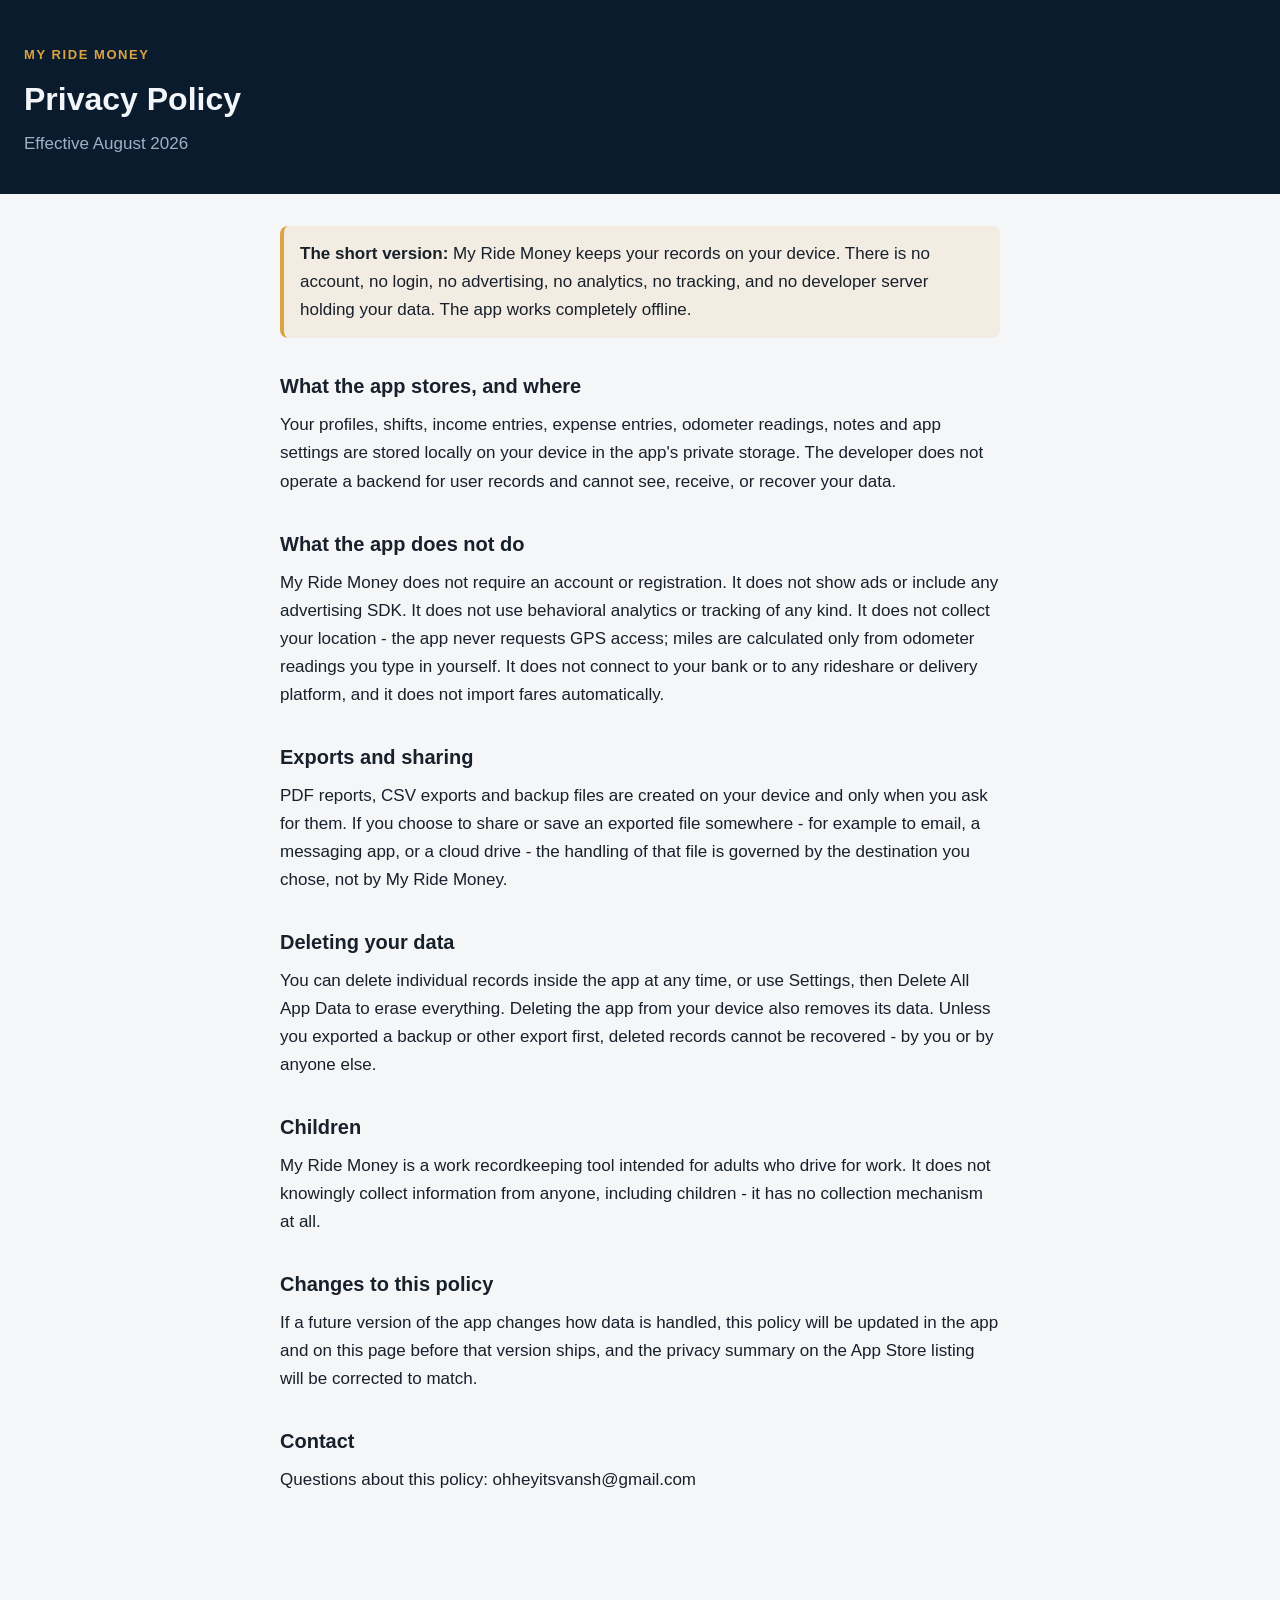
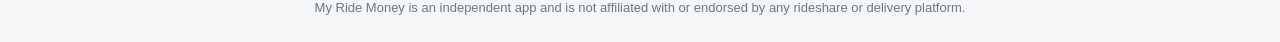
==== privacy.html @ 9635892f "Add privacy policy page for My Ride Money This file contains the privacy policy for the My Ride Mone" ====
<!DOCTYPE html>
<html lang="en">
<head>
<meta charset="utf-8">
<meta name="viewport" content="width=device-width, initial-scale=1">
<title>Privacy Policy - My Ride Money</title>
<style>
:root { color-scheme: light dark; }
body { margin: 0; font: 17px/1.65 -apple-system, BlinkMacSystemFont, "Segoe UI", Roboto, sans-serif; background: #f5f6f8; color: #17202b; }
@media (prefers-color-scheme: dark) { body { background: #0a1220; color: #f2f5f9; } }
header { background: #0b1b2e; color: #f2f5f9; padding: 44px 24px 36px; }
header .brand { color: #d9a441; font-weight: 700; letter-spacing: .12em; text-transform: uppercase; font-size: 13px; }
header h1 { margin: 8px 0 4px; font-size: 32px; }
header p { margin: 0; color: #9fb0c4; }
main { max-width: 720px; margin: 0 auto; padding: 32px 24px 64px; }
h2 { font-size: 20px; margin: 32px 0 8px; }
p { margin: 0 0 14px; }
.callout { background: rgba(217,164,65,.12); border-left: 4px solid #d9a441; padding: 14px 16px; border-radius: 8px; }
footer { text-align: center; font-size: 13px; color: #6b7885; padding: 24px; }
</style>
</head>
<body>
<header>
<div class="brand">My Ride Money</div>
<h1>Privacy Policy</h1>
<p>Effective August 2026</p>
</header>
<main>
<p class="callout"><strong>The short version:</strong> My Ride Money keeps your records on your device. There is no account, no login, no advertising, no analytics, no tracking, and no developer server holding your data. The app works completely offline.</p>
<h2>What the app stores, and where</h2>
<p>Your profiles, shifts, income entries, expense entries, odometer readings, notes and app settings are stored locally on your device in the app's private storage. The developer does not operate a backend for user records and cannot see, receive, or recover your data.</p>
<h2>What the app does not do</h2>
<p>My Ride Money does not require an account or registration. It does not show ads or include any advertising SDK. It does not use behavioral analytics or tracking of any kind. It does not collect your location - the app never requests GPS access; miles are calculated only from odometer readings you type in yourself. It does not connect to your bank or to any rideshare or delivery platform, and it does not import fares automatically.</p>
<h2>Exports and sharing</h2>
<p>PDF reports, CSV exports and backup files are created on your device and only when you ask for them. If you choose to share or save an exported file somewhere - for example to email, a messaging app, or a cloud drive - the handling of that file is governed by the destination you chose, not by My Ride Money.</p>
<h2>Deleting your data</h2>
<p>You can delete individual records inside the app at any time, or use Settings, then Delete All App Data to erase everything. Deleting the app from your device also removes its data. Unless you exported a backup or other export first, deleted records cannot be recovered - by you or by anyone else.</p>
<h2>Children</h2>
<p>My Ride Money is a work recordkeeping tool intended for adults who drive for work. It does not knowingly collect information from anyone, including children - it has no collection mechanism at all.</p>
<h2>Changes to this policy</h2>
<p>If a future version of the app changes how data is handled, this policy will be updated in the app and on this page before that version ships, and the privacy summary on the App Store listing will be corrected to match.</p>
<h2>Contact</h2>
<p>Questions about this policy: ohheyitsvansh@gmail.com</p>
</main>
<footer>My Ride Money is an independent app and is not affiliated with or endorsed by any rideshare or delivery platform.</footer>
</body>
</html>
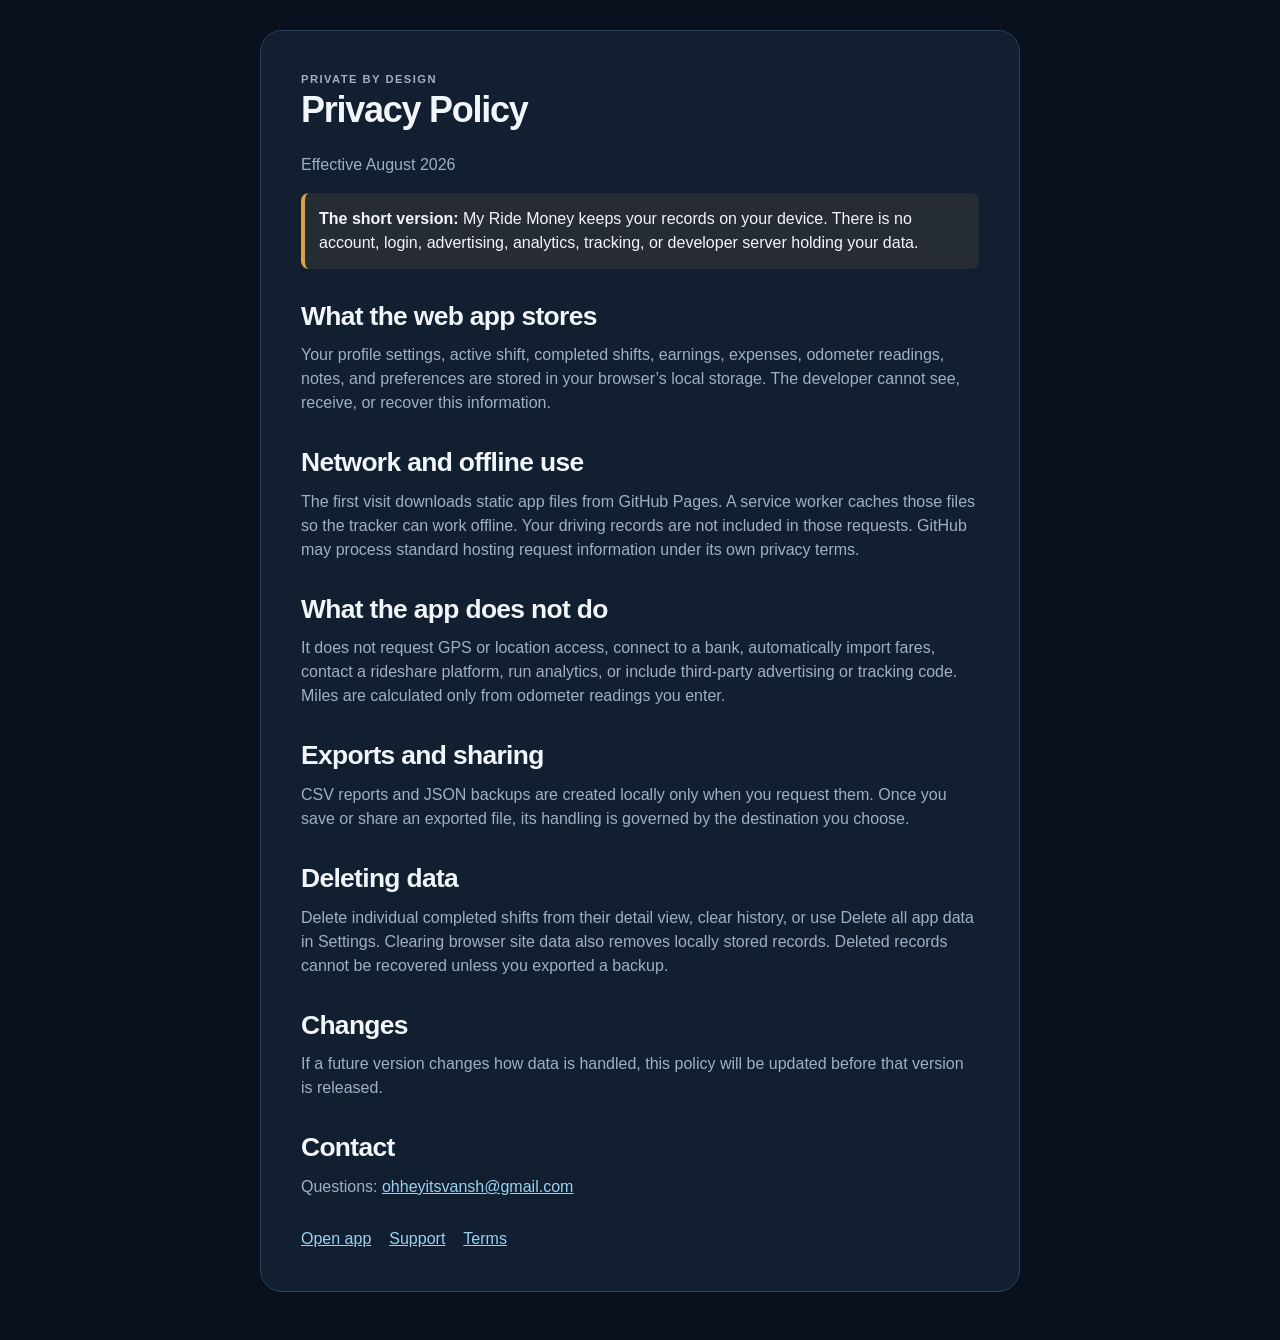
==== commit 1049903e: "Build offline My Ride Money PWA" ====
--- a/privacy.html
+++ b/privacy.html
@@ -1,47 +1,22 @@
-<!DOCTYPE html>
+<!doctype html>
 <html lang="en">
-<head>
-<meta charset="utf-8">
-<meta name="viewport" content="width=device-width, initial-scale=1">
-<title>Privacy Policy - My Ride Money</title>
-<style>
-:root { color-scheme: light dark; }
-body { margin: 0; font: 17px/1.65 -apple-system, BlinkMacSystemFont, "Segoe UI", Roboto, sans-serif; background: #f5f6f8; color: #17202b; }
-@media (prefers-color-scheme: dark) { body { background: #0a1220; color: #f2f5f9; } }
-header { background: #0b1b2e; color: #f2f5f9; padding: 44px 24px 36px; }
-header .brand { color: #d9a441; font-weight: 700; letter-spacing: .12em; text-transform: uppercase; font-size: 13px; }
-header h1 { margin: 8px 0 4px; font-size: 32px; }
-header p { margin: 0; color: #9fb0c4; }
-main { max-width: 720px; margin: 0 auto; padding: 32px 24px 64px; }
-h2 { font-size: 20px; margin: 32px 0 8px; }
-p { margin: 0 0 14px; }
-.callout { background: rgba(217,164,65,.12); border-left: 4px solid #d9a441; padding: 14px 16px; border-radius: 8px; }
-footer { text-align: center; font-size: 13px; color: #6b7885; padding: 24px; }
-</style>
-</head>
-<body>
-<header>
-<div class="brand">My Ride Money</div>
-<h1>Privacy Policy</h1>
-<p>Effective August 2026</p>
-</header>
-<main>
-<p class="callout"><strong>The short version:</strong> My Ride Money keeps your records on your device. There is no account, no login, no advertising, no analytics, no tracking, and no developer server holding your data. The app works completely offline.</p>
-<h2>What the app stores, and where</h2>
-<p>Your profiles, shifts, income entries, expense entries, odometer readings, notes and app settings are stored locally on your device in the app's private storage. The developer does not operate a backend for user records and cannot see, receive, or recover your data.</p>
-<h2>What the app does not do</h2>
-<p>My Ride Money does not require an account or registration. It does not show ads or include any advertising SDK. It does not use behavioral analytics or tracking of any kind. It does not collect your location - the app never requests GPS access; miles are calculated only from odometer readings you type in yourself. It does not connect to your bank or to any rideshare or delivery platform, and it does not import fares automatically.</p>
-<h2>Exports and sharing</h2>
-<p>PDF reports, CSV exports and backup files are created on your device and only when you ask for them. If you choose to share or save an exported file somewhere - for example to email, a messaging app, or a cloud drive - the handling of that file is governed by the destination you chose, not by My Ride Money.</p>
-<h2>Deleting your data</h2>
-<p>You can delete individual records inside the app at any time, or use Settings, then Delete All App Data to erase everything. Deleting the app from your device also removes its data. Unless you exported a backup or other export first, deleted records cannot be recovered - by you or by anyone else.</p>
-<h2>Children</h2>
-<p>My Ride Money is a work recordkeeping tool intended for adults who drive for work. It does not knowingly collect information from anyone, including children - it has no collection mechanism at all.</p>
-<h2>Changes to this policy</h2>
-<p>If a future version of the app changes how data is handled, this policy will be updated in the app and on this page before that version ships, and the privacy summary on the App Store listing will be corrected to match.</p>
-<h2>Contact</h2>
-<p>Questions about this policy: ohheyitsvansh@gmail.com</p>
-</main>
-<footer>My Ride Money is an independent app and is not affiliated with or endorsed by any rideshare or delivery platform.</footer>
-</body>
+  <head>
+    <meta charset="utf-8"><meta name="viewport" content="width=device-width, initial-scale=1">
+    <meta name="theme-color" content="#0b1b2e"><link rel="stylesheet" href="./styles.css">
+    <title>Privacy Policy · My Ride Money</title>
+  </head>
+  <body>
+    <main class="legal-shell"><article>
+      <p class="eyebrow">Private by design</p><h1>Privacy Policy</h1><p>Effective August 2026</p>
+      <p class="callout"><strong>The short version:</strong> My Ride Money keeps your records on your device. There is no account, login, advertising, analytics, tracking, or developer server holding your data.</p>
+      <h2>What the web app stores</h2><p>Your profile settings, active shift, completed shifts, earnings, expenses, odometer readings, notes, and preferences are stored in your browser’s local storage. The developer cannot see, receive, or recover this information.</p>
+      <h2>Network and offline use</h2><p>The first visit downloads static app files from GitHub Pages. A service worker caches those files so the tracker can work offline. Your driving records are not included in those requests. GitHub may process standard hosting request information under its own privacy terms.</p>
+      <h2>What the app does not do</h2><p>It does not request GPS or location access, connect to a bank, automatically import fares, contact a rideshare platform, run analytics, or include third-party advertising or tracking code. Miles are calculated only from odometer readings you enter.</p>
+      <h2>Exports and sharing</h2><p>CSV reports and JSON backups are created locally only when you request them. Once you save or share an exported file, its handling is governed by the destination you choose.</p>
+      <h2>Deleting data</h2><p>Delete individual completed shifts from their detail view, clear history, or use Delete all app data in Settings. Clearing browser site data also removes locally stored records. Deleted records cannot be recovered unless you exported a backup.</p>
+      <h2>Changes</h2><p>If a future version changes how data is handled, this policy will be updated before that version is released.</p>
+      <h2>Contact</h2><p>Questions: <a href="mailto:ohheyitsvansh@gmail.com">ohheyitsvansh@gmail.com</a></p>
+      <nav class="legal-nav"><a href="./index.html">Open app</a><a href="./support.html">Support</a><a href="./terms.html">Terms</a></nav>
+    </article></main>
+  </body>
 </html>
--- a/styles.css
+++ b/styles.css
@@ -0,0 +1,192 @@
+:root {
+  color-scheme: dark;
+  --bg: #08111d;
+  --surface: #111f31;
+  --surface-2: #192b42;
+  --surface-3: #203650;
+  --navy: #0b1b2e;
+  --text: #f2f5f9;
+  --muted: #9fb0c4;
+  --line: #2a405c;
+  --teal: #5eb1e6;
+  --teal-soft: #9bd2f1;
+  --gold: #d9a441;
+  --gold-soft: #f0cd83;
+  --green: #4dbb85;
+  --red: #e57267;
+  --radius: 22px;
+  --radius-small: 14px;
+  font-family: ui-rounded, "SF Pro Rounded", -apple-system, BlinkMacSystemFont, "Segoe UI", sans-serif;
+}
+
+* { box-sizing: border-box; }
+[hidden] { display: none !important; }
+html { scroll-behavior: smooth; }
+body { min-width: 320px; margin: 0; background: var(--bg); color: var(--text); line-height: 1.5; -webkit-font-smoothing: antialiased; }
+button, input, select { font: inherit; }
+button, select, input[type="file"] { cursor: pointer; }
+button:focus-visible, input:focus-visible, select:focus-visible, a:focus-visible { outline: 3px solid var(--gold-soft); outline-offset: 3px; }
+a { color: var(--teal-soft); }
+
+.skip-link { position: fixed; z-index: 30; top: 10px; left: 10px; transform: translateY(-160%); padding: 10px 14px; border-radius: 10px; background: white; color: #08111d; }
+.skip-link:focus { transform: none; }
+.site-header { border-bottom: 1px solid var(--line); background: var(--navy); padding: max(26px, env(safe-area-inset-top)) 0 28px; }
+.header-inner, .hero-copy, .app-shell, footer { width: min(100% - 28px, 980px); margin-inline: auto; }
+.header-inner { display: flex; align-items: center; justify-content: space-between; gap: 24px; }
+.brand-lockup { display: flex; align-items: center; gap: 13px; }
+.brand-lockup img { border-radius: 14px; box-shadow: 0 8px 24px rgba(0,0,0,.28); }
+.header-inner nav, footer nav { display: flex; flex-wrap: wrap; gap: 8px 18px; }
+.header-inner nav a { min-height: 44px; display: inline-flex; align-items: center; color: var(--muted); font-size: .85rem; font-weight: 700; text-decoration: none; }
+.header-inner nav a:hover { color: var(--text); }
+h1, h2, h3, p { margin-top: 0; }
+h1 { margin-bottom: 0; font-size: clamp(1.55rem, 6vw, 2.25rem); line-height: 1.05; letter-spacing: -.035em; }
+h2 { margin-bottom: 0; font-size: clamp(1.3rem, 4vw, 1.65rem); letter-spacing: -.025em; }
+h3 { margin-bottom: 0; font-size: 1.05rem; }
+.eyebrow { margin: 0 0 3px; color: var(--teal-soft); font-size: .7rem; font-weight: 850; letter-spacing: .13em; text-transform: uppercase; }
+.eyebrow.gold { color: var(--gold-soft); }
+.hero-copy { margin-top: 24px; }
+.hero-copy > p { margin: 0 0 7px; font-size: clamp(1.25rem, 4vw, 1.75rem); font-weight: 700; letter-spacing: -.02em; }
+.hero-copy > span { color: var(--muted); font-size: .82rem; }
+.hero-copy i { display: inline-block; width: 7px; height: 7px; margin-right: 6px; border-radius: 50%; background: var(--green); }
+
+.app-shell { display: grid; gap: 18px; padding: 24px 0 42px; }
+.card, .summary-card, .active-card { border: 1px solid var(--line); border-radius: var(--radius); background: var(--surface); padding: clamp(18px, 4vw, 26px); box-shadow: 0 14px 40px rgba(0,0,0,.16); }
+.summary-card { border-color: #765f30; background: #122338; }
+.summary-topline, .section-heading, .active-header { display: flex; align-items: flex-start; justify-content: space-between; gap: 16px; }
+.section-heading { margin-bottom: 20px; }
+.section-heading.compact { margin-bottom: 16px; }
+.privacy-chip { padding: 7px 10px; border: 1px solid var(--line); border-radius: 999px; color: var(--muted); font-size: .7rem; font-weight: 700; }
+.take-home-block { margin: 24px 0 20px; }
+.take-home-block > span, .take-home-block > strong, .take-home-block > small { display: block; }
+.take-home-block > span { color: var(--muted); font-size: .82rem; font-weight: 700; }
+.take-home-block > strong { margin-top: 3px; color: var(--gold-soft); font-size: clamp(2.65rem, 12vw, 4.8rem); line-height: 1; letter-spacing: -.055em; font-variant-numeric: tabular-nums; }
+.take-home-block > small { margin-top: 10px; color: var(--muted); }
+.goal-track { overflow: hidden; height: 8px; margin-top: 10px; border-radius: 999px; background: var(--surface-2); }
+.goal-track span { display: block; width: 0; height: 100%; border-radius: inherit; background: var(--gold); transition: width .2s ease; }
+.metric-grid { display: grid; grid-template-columns: repeat(4, 1fr); gap: 8px; }
+.metric-grid > div { min-width: 0; padding: 12px 9px; border: 1px solid var(--line); border-radius: 13px; background: rgba(8,17,29,.38); text-align: center; }
+.metric-grid span, .metric-grid small { display: block; }
+.metric-grid span { overflow: hidden; font-weight: 800; font-size: clamp(.9rem, 3.8vw, 1.15rem); font-variant-numeric: tabular-nums; text-overflow: ellipsis; white-space: nowrap; }
+.metric-grid small { margin-top: 3px; color: var(--muted); font-size: .67rem; }
+.safety-note { display: flex; align-items: center; gap: 13px; padding-block: 15px; background: rgba(217,164,65,.1); }
+.safety-note svg { flex: 0 0 24px; width: 24px; fill: none; stroke: var(--gold-soft); stroke-width: 1.8; stroke-linecap: round; stroke-linejoin: round; }
+.safety-note p { margin: 0; color: var(--muted); font-size: .84rem; }
+.safety-note strong { color: var(--gold-soft); }
+
+.form-grid { display: grid; gap: 16px; }
+.field label { display: block; margin-bottom: 7px; font-size: .86rem; font-weight: 750; }
+.field label span { margin-left: 5px; color: var(--muted); font-size: .7rem; font-weight: 500; }
+input, select { width: 100%; min-height: 50px; border: 1px solid var(--line); border-radius: var(--radius-small); background: #0b1726; color: var(--text); padding: 11px 13px; appearance: none; }
+select { background-image: linear-gradient(45deg,transparent 50%,var(--muted) 50%),linear-gradient(135deg,var(--muted) 50%,transparent 50%); background-position: calc(100% - 18px) 21px,calc(100% - 13px) 21px; background-size: 5px 5px; background-repeat: no-repeat; padding-right: 38px; }
+input::placeholder { color: #71849a; opacity: 1; }
+input[aria-invalid="true"] { border-color: var(--red); }
+.suffix-input, .money-input { position: relative; }
+.suffix-input input { padding-right: 43px; }
+.suffix-input b { position: absolute; top: 50%; right: 13px; transform: translateY(-50%); color: var(--muted); font-size: .78rem; }
+.money-input input { padding-left: 37px; }
+.currency-symbol { position: absolute; z-index: 1; top: 50%; left: 13px; transform: translateY(-50%); color: var(--gold-soft); font-weight: 800; pointer-events: none; }
+.form-error { min-height: 1.25em; margin: 8px 0 0; color: var(--red); font-size: .76rem; }
+button { border: 0; }
+.primary-button, .secondary-button, .danger-button, .end-button, .quick-button { min-height: 50px; border-radius: 14px; padding: 11px 16px; font-weight: 800; }
+.primary-button { width: 100%; margin-top: 14px; background: var(--teal); color: #07111d; }
+.primary-button.small { width: auto; min-width: 180px; }
+.secondary-button { display: inline-grid; place-items: center; background: var(--surface-2); color: var(--text); text-decoration: none; }
+.danger-button { background: rgba(229,114,103,.12); color: #f3aaa3; }
+.end-button { width: 100%; background: var(--gold-soft); color: #1a1307; }
+.quick-actions { display: grid; grid-template-columns: 1fr 1fr; gap: 10px; margin-top: 18px; }
+.quick-button { background: var(--surface-3); color: var(--teal-soft); }
+.quick-button.positive { background: rgba(77,187,133,.16); color: #8edbb4; }
+.text-button { min-height: 44px; padding: 8px; background: transparent; color: #f3aaa3; font-weight: 750; }
+.icon-button { display: grid; width: 44px; height: 44px; place-items: center; border-radius: 50%; background: var(--surface-2); color: var(--text); font-size: 1.5rem; }
+
+.active-card { border-color: #2f739e; background: #10243a; }
+.live-label { margin: 0 0 4px; color: #8edbb4; font-size: .73rem; font-weight: 850; letter-spacing: .1em; text-transform: uppercase; }
+.live-label span { display: inline-block; width: 8px; height: 8px; margin-right: 6px; border-radius: 50%; background: var(--green); box-shadow: 0 0 0 5px rgba(77,187,133,.12); }
+.active-header > div > p:last-child { margin: 5px 0 0; color: var(--muted); font-size: .8rem; }
+.active-header > strong { color: var(--teal-soft); font-size: clamp(1.25rem,5vw,1.7rem); font-variant-numeric: tabular-nums; }
+.live-total { margin: 22px 0 16px; }
+.live-total span, .live-total strong { display: block; }
+.live-total span { color: var(--muted); font-size: .8rem; }
+.live-total strong { color: var(--gold-soft); font-size: clamp(2.4rem,10vw,4rem); line-height: 1.1; letter-spacing: -.045em; font-variant-numeric: tabular-nums; }
+.active-metrics { grid-template-columns: repeat(3,1fr); }
+.entry-panel { margin-top: 14px; padding: 16px; border: 1px solid var(--line); border-radius: 17px; background: rgba(8,17,29,.48); }
+.entry-grid { grid-template-columns: 1fr 1fr; }
+.entry-grid .wide { grid-column: 1 / -1; }
+.entry-feed { display: grid; gap: 7px; margin-top: 16px; }
+.entry-row { display: grid; grid-template-columns: minmax(0,1fr) auto auto; gap: 10px; align-items: center; padding: 9px 0; border-bottom: 1px solid var(--line); }
+.entry-row:last-child { border-bottom: 0; }
+.entry-row span { overflow: hidden; text-overflow: ellipsis; white-space: nowrap; font-size: .83rem; }
+.entry-row strong { font-variant-numeric: tabular-nums; }
+.entry-row.income strong { color: #8edbb4; }
+.entry-row.expense strong { color: #f3aaa3; }
+.entry-row button { min-width: 44px; min-height: 44px; background: transparent; color: var(--muted); }
+.end-shift-box { margin-top: 22px; padding-top: 20px; border-top: 1px solid var(--line); }
+.end-shift-box h3 { margin-bottom: 14px; }
+
+.history-list { display: grid; gap: 8px; }
+.history-row { display: grid; grid-template-columns: minmax(0,1fr) auto; gap: 6px 14px; width: 100%; min-height: 70px; padding: 12px 0; border-bottom: 1px solid var(--line); background: transparent; color: var(--text); text-align: left; }
+.history-row:last-child { border-bottom: 0; }
+.history-row strong { overflow: hidden; text-overflow: ellipsis; white-space: nowrap; }
+.history-row .amount { color: var(--gold-soft); font-variant-numeric: tabular-nums; }
+.history-row small { color: var(--muted); }
+.empty-state { margin: 0; color: var(--muted); font-size: .9rem; }
+.saved-status { margin: 12px 0; color: var(--green); font-size: .78rem; }
+.data-actions { display: grid; grid-template-columns: repeat(4,1fr); gap: 8px; margin-top: 18px; }
+.import-label { position: relative; cursor: pointer; }
+.import-label input { position: absolute; width: 1px; height: 1px; opacity: 0; }
+
+footer { display: flex; flex-wrap: wrap; align-items: center; justify-content: space-between; gap: 12px 20px; padding: 0 0 max(34px,env(safe-area-inset-bottom)); color: var(--muted); font-size: .78rem; }
+footer p { margin: 0; }
+footer a { min-height: 44px; display: inline-flex; align-items: center; }
+.noscript { position: fixed; z-index: 50; inset: auto 12px 12px; padding: 12px; border-radius: 12px; background: var(--red); color: #220d0b; text-align: center; }
+
+dialog { width: min(100% - 24px, 620px); max-height: min(84vh,760px); padding: 0; border: 1px solid var(--line); border-radius: 22px; background: var(--surface); color: var(--text); box-shadow: 0 24px 80px rgba(0,0,0,.5); }
+dialog::backdrop { background: rgba(2,7,13,.76); }
+.dialog-content { position: relative; overflow: auto; max-height: inherit; padding: 24px; }
+.dialog-close { position: sticky; z-index: 2; top: 0; float: right; }
+.detail-hero { margin: 20px 0; }
+.detail-hero strong { display: block; color: var(--gold-soft); font-size: 2.6rem; }
+.detail-grid { display: grid; grid-template-columns: 1fr 1fr; gap: 8px; }
+.detail-grid div { padding: 12px; border-radius: 12px; background: var(--surface-2); }
+.detail-grid span, .detail-grid strong { display: block; }
+.detail-grid span { color: var(--muted); font-size: .7rem; }
+.detail-grid strong { margin-top: 3px; font-variant-numeric: tabular-nums; }
+.dialog-entries { margin-top: 18px; }
+
+.legal-shell { width: min(100% - 28px,760px); margin: 0 auto; padding: max(30px,env(safe-area-inset-top)) 0 48px; }
+.legal-shell article { border: 1px solid var(--line); border-radius: var(--radius); background: var(--surface); padding: clamp(20px,5vw,40px); }
+.legal-shell h1 { margin-bottom: 24px; }
+.legal-shell h2 { margin-top: 28px; margin-bottom: 7px; }
+.legal-shell p { color: var(--muted); }
+.legal-shell .callout { padding: 14px; border-left: 4px solid var(--gold); border-radius: 8px; background: rgba(217,164,65,.1); color: var(--text); }
+.legal-nav { display: flex; flex-wrap: wrap; gap: 8px 18px; margin-top: 28px; }
+
+@media (min-width: 760px) {
+  .app-shell { grid-template-columns: minmax(0,1.12fr) minmax(310px,.88fr); align-items: start; gap: 22px; }
+  .summary-card, .safety-note, #active-card, #start-card { grid-column: 1; }
+  #history { grid-column: 2; grid-row: 1 / span 3; position: sticky; top: 20px; }
+  #settings { grid-column: 1 / -1; }
+  .form-grid { grid-template-columns: 1fr 1fr; }
+}
+
+@media (max-width: 620px) {
+  .header-inner { align-items: flex-start; }
+  .header-inner nav { display: none; }
+  .metric-grid { gap: 5px; }
+  .metric-grid > div { padding-inline: 5px; }
+  .quick-actions, .entry-grid, .detail-grid { grid-template-columns: 1fr; }
+  .entry-grid .wide { grid-column: auto; }
+  .data-actions { grid-template-columns: 1fr 1fr; }
+  .privacy-chip { display: none; }
+}
+
+@media (max-width: 380px) {
+  .header-inner, .hero-copy, .app-shell, footer { width: min(100% - 20px,980px); }
+  .card, .summary-card, .active-card { border-radius: 18px; padding: 16px; }
+  .metric-grid small { font-size: .6rem; }
+  .data-actions { grid-template-columns: 1fr; }
+}
+
+@media (prefers-reduced-motion: reduce) {
+  *,*::before,*::after { scroll-behavior: auto !important; transition-duration: .01ms !important; animation-duration: .01ms !important; }
+}
